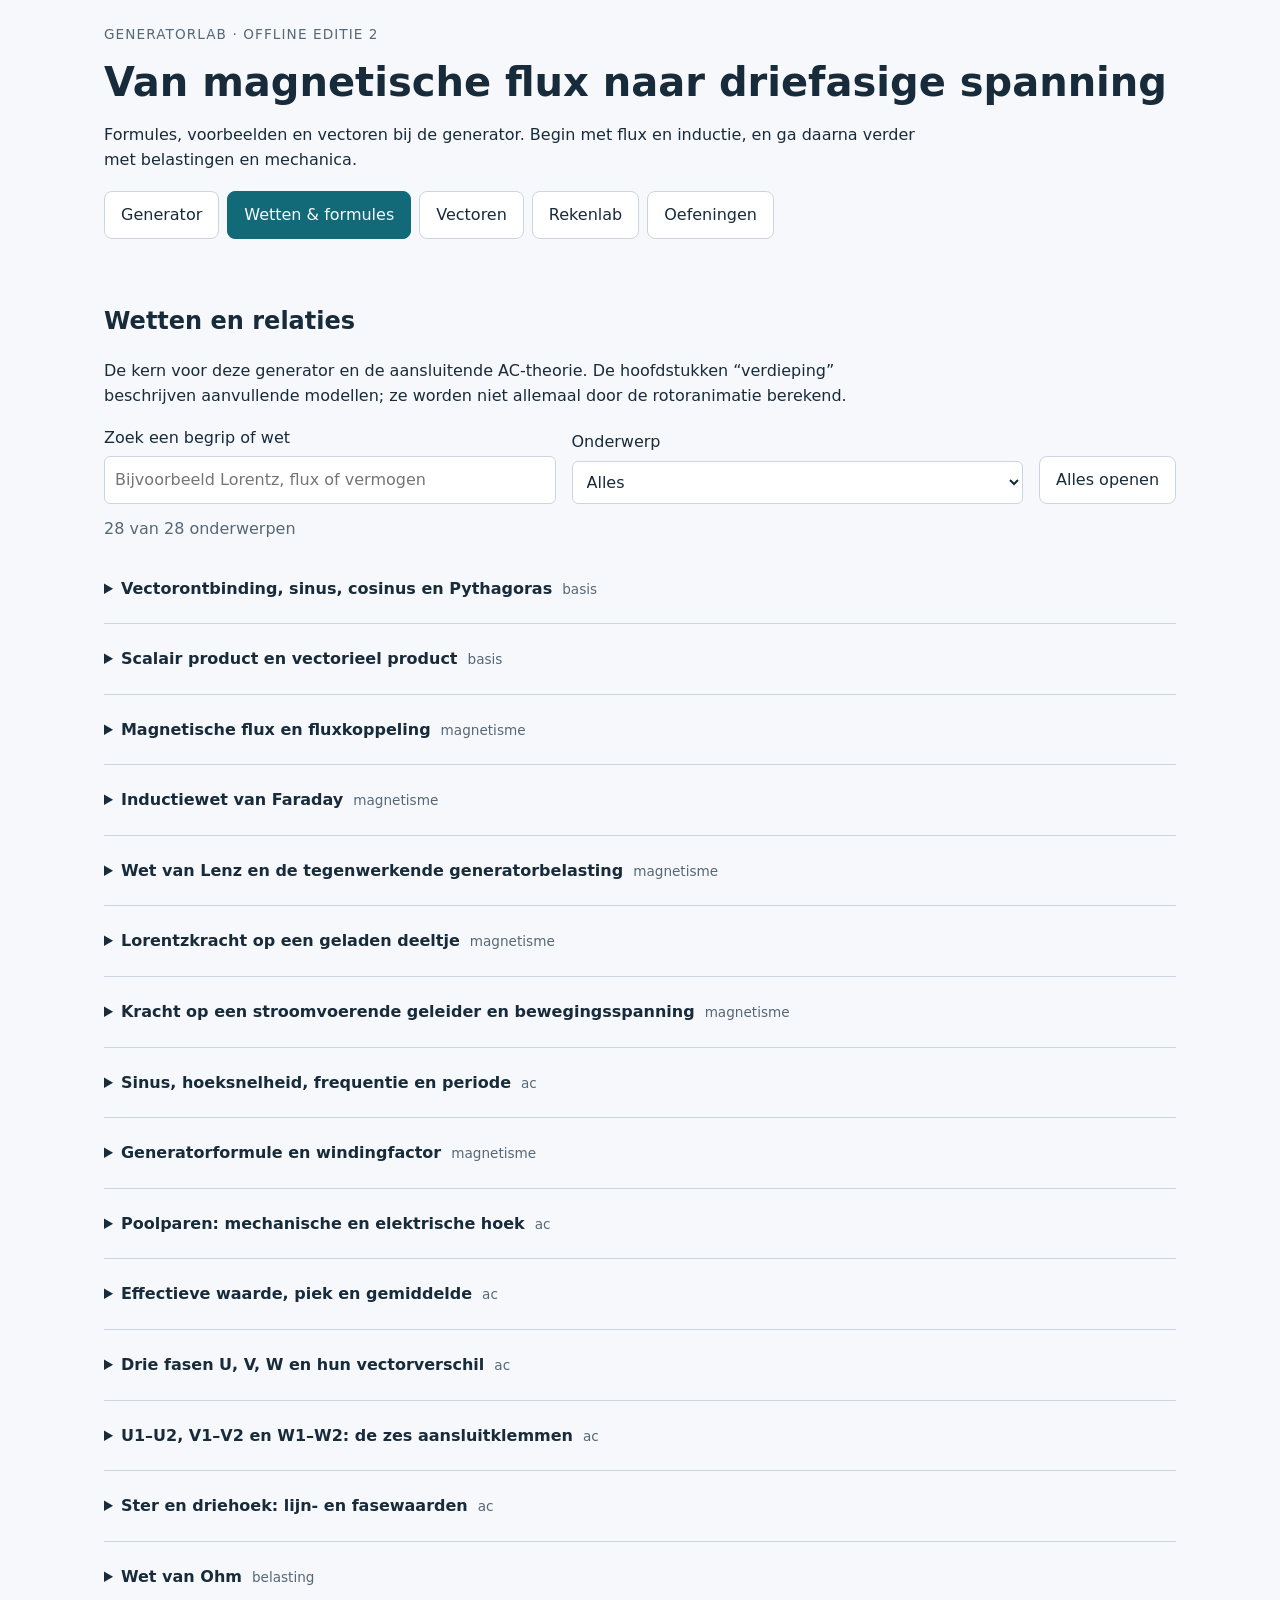
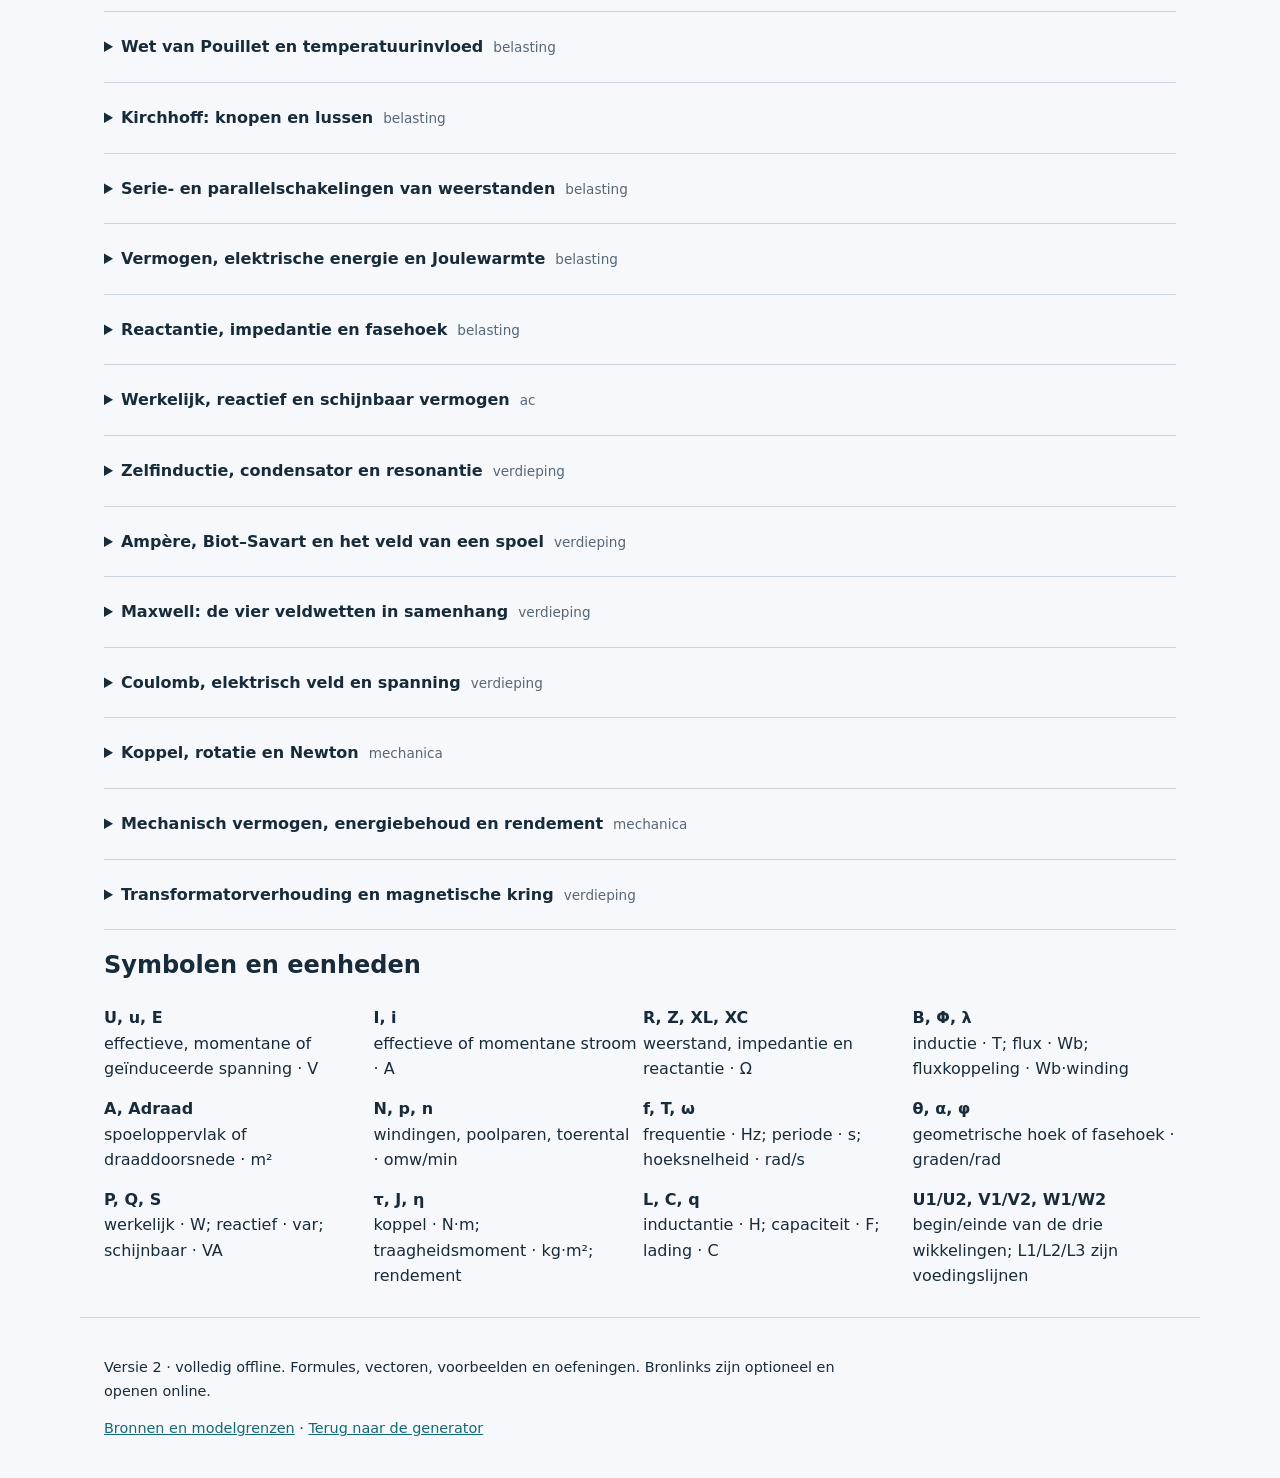
==== theorie.html @ 8f450f5a "Add files via upload" ====
<!doctype html>
<html lang="nl">
<head><meta charset="utf-8"><meta name="viewport" content="width=device-width,initial-scale=1"><title>GeneratorLab · wetten, vectoren en oefeningen</title><link rel="stylesheet" href="theorie.css"><script src="wetten.js" defer></script><script src="theorie.js" defer></script></head>
<body>
<header><div class="eyebrow">GeneratorLab · offline editie 2</div><h1>Van magnetische flux naar driefasige spanning</h1><p>Formules, voorbeelden en vectoren bij de generator. Begin met flux en inductie, en ga daarna verder met belastingen en mechanica.</p><nav aria-label="Hoofdnavigatie"><a href="index.html">Generator</a><a href="#wetten" data-page="wetten">Wetten &amp; formules</a><a href="#vectoren" data-page="vectoren">Vectoren</a><a href="#rekenen" data-page="rekenen">Rekenlab</a><a href="#oefeningen" data-page="oefeningen">Oefeningen</a></nav></header>
<main class="sections">
<section id="wetten"><h2>Wetten en relaties</h2><p>De kern voor deze generator en de aansluitende AC-theorie. De hoofdstukken “verdieping” beschrijven aanvullende modellen; ze worden niet allemaal door de rotoranimatie berekend.</p><div class="toolbar"><label>Zoek een begrip of wet<input id="search" type="search" placeholder="Bijvoorbeeld Lorentz, flux of vermogen"></label><label>Onderwerp<select id="category"><option value="all">Alles</option><option value="basis">Basis &amp; vectoren</option><option value="magnetisme">Magnetisme &amp; inductie</option><option value="ac">Wisselstroom &amp; driefasen</option><option value="belasting">Belastingen &amp; schakelingen</option><option value="mechanica">Mechanica &amp; energie</option><option value="verdieping">Verdieping</option></select></label><button id="expand" type="button">Alles openen</button></div><p id="search-status" class="search-status muted" aria-live="polite"></p><div id="law-list"></div><h2>Symbolen en eenheden</h2><div id="symbols" class="symbol-grid"></div></section>
<section id="vectoren" hidden><h2>Vectoren zichtbaar ontbinden</h2><p>De hoekkeuze bepaalt of je sinus of cosinus nodig hebt. Het scalair product beschrijft een projectie; het vectorieel product geeft een loodrechte richting.</p>
<div class="tool"><h3>1 · Flux: veldcomponent loodrecht op de spoel</h3><div class="controls"><label>Hoek θ tussen B en de normaal: <output id="flux-angle-out">60°</output><input id="flux-angle" type="range" min="0" max="180" value="60"></label><label>Magnetische inductie B (T)<input id="flux-b" type="number" min="0" max="10" step="0.1" value="0.5"></label><label>Spoeloppervlak A (m²)<input id="flux-area" type="number" min="0.0001" max="10" step="0.01" value="0.02"></label></div><div class="grid"><svg id="flux-svg" role="img" aria-label="B ontbonden in een component langs de spoelnormaal en een component in het spoelvlak"></svg><div><p>De normaal n staat loodrecht op het spoelvlak. Alleen de component langs n telt mee voor de flux.</p><div class="eq">B<sub>n</sub> = B cos θ · B<sub>t</sub> = B sin θ<br>Φ = B<sub>n</sub>A</div><p id="flux-readout" class="readout" aria-live="polite"></p><p class="note">Meet je de hoek β met het spoelvlak, dan geldt Φ = BA sin β. Dat is dezelfde projectie bij β = 90° − θ.</p></div></div></div>
<div class="tool"><h3>2 · Lorentz: snelheid evenwijdig en loodrecht op B</h3><div class="controls"><label>Hoek α tussen v en B: <output id="lor-angle-out">30°</output><input id="lor-angle" type="range" min="0" max="180" value="30"></label><label>Snelheid v (m/s)<input id="lor-v" type="number" min="0" max="10000000" value="1000000"></label><label>B (T)<input id="lor-b" type="number" min="0" max="10" step="0.1" value="0.2"></label><label>Lading<select id="lor-charge"><option value="1">+e · positieve elementaire lading</option><option value="-1">−e · elektron</option></select></label></div><div class="grid"><svg id="lor-svg" role="img" aria-label="Snelheidsvector ontbonden ten opzichte van het magnetische veld"></svg><div><div class="eq">v<sub>∥</sub> = v cos α<br>v<sub>⊥</sub> = v sin α<br>|F<sub>B</sub>| = |q| v<sub>⊥</sub>B</div><p id="lor-readout" class="readout" aria-live="polite"></p><p>⊙ betekent uit het scherm; ⊗ betekent in het scherm. De kracht staat loodrecht op zowel v als B. De elektronenrichting is tegengesteld aan die van een positieve lading.</p></div></div></div>
<div class="tool"><h3>3 · Fasoren in ster: waarom 230 V ongeveer 400 V wordt</h3><div class="controls"><label>Gezamenlijke hoek: <output id="phase-angle-out">0°</output><input id="phase-angle" type="range" min="0" max="360" value="0"></label><label>Effectieve fasespanning (V)<input id="phase-u" type="number" min="1" max="1000" value="230"></label><label>Vectorverschil<select id="phase-pair"><option value="0">L1–L2: ŪU − ŪV</option><option value="1">L2–L3: ŪV − ŪW</option><option value="2">L3–L1: ŪW − ŪU</option></select></label></div><div class="grid"><svg id="phase-svg" role="img" aria-label="Drie effectieve spanningsfasoren en hun vectorverschil"></svg><div><p>Dit lab neemt een symmetrische sterschakeling aan. Fasorlengten stellen effectieve wikkelingsspanning voor: U is U1–U2, V is V1–V2 en W is W1–W2. Een lijnspanning is het vectorverschil van twee fasespanningen, niet de som van hun lengten.</p><div class="eq">U<sub>L</sub> = √3 U<sub>f</sub><br>U<sub>x</sub> = U<sub>f</sub> cos θ<br>U<sub>y</sub> = U<sub>f</sub> sin θ</div><p id="phase-readout" class="readout" aria-live="polite"></p><p>De stippellijn verbindt twee fasoruiteinden; de dikke pijl vanuit de oorsprong is hetzelfde vectorverschil. Met onze sinusconventie is de momentane spanning √2 maal de y-projectie. De fasoren zijn hier met de hand draaibaar; hun lengten veranderen niet.</p></div></div></div></section>
<section id="rekenen" hidden><h2>Rekenlab</h2><p>De rekenlabs gebruiken de hieronder genoemde ideale modellen. Ze veranderen de instellingen van de generatoranimatie niet.</p>
<div class="tool"><h3>Generator uit flux en toerental</h3><p>Sinusvormige flux per winding, windingfactor 1. Φ<sub>max</sub> = BA en E<sub>eff</sub> = 2πfNΦ<sub>max</sub>/√2. Bij meer poolparen gebruik je de elektrische frequentie.</p><div class="controls"><label>B (T)<input id="gen-b" type="number" min="0" max="10" step="0.01" value="0.5"></label><label>A (m²)<input id="gen-a" type="number" min="0.0001" max="10" step="0.001" value="0.02"></label><label>Windingen N<input id="gen-n" type="number" min="1" max="100000" step="1" value="100"></label><label>Toerental n (omw/min)<input id="gen-rpm" type="number" min="0" max="100000" step="100" value="3000"></label><label>Poolparen p<input id="gen-p" type="number" min="1" max="20" step="1" value="1"></label></div><p id="gen-readout" class="readout" aria-live="polite"></p></div>
<div class="tool"><h3>RLC in serie · sinusvormige stationaire toestand</h3><div class="controls"><label>U effectief (V)<input id="rlc-u" type="number" min="0" max="10000" value="230"></label><label>f (Hz)<input id="rlc-f" type="number" min="0.1" max="100000" value="50"></label><label>R (Ω)<input id="rlc-r" type="number" min="0.001" max="1000000" value="100"></label><label>L (mH)<input id="rlc-l" type="number" min="0" max="1000000" value="200"></label><label>C (µF) · leeg = geen C<input id="rlc-c" type="number" min="0.001" max="10000000" placeholder="Geen condensator"></label></div><p id="rlc-readout" class="readout" aria-live="polite"></p><p class="muted">Een leeg C-veld laat de condensator uit de serieschakeling weg. C = 0 is geen geldige condensatorwaarde. P is werkelijk vermogen, Q reactief vermogen en S schijnbaar vermogen.</p></div>
<div class="tool"><h3>Symmetrische driefasige belasting</h3><div class="controls"><label>Lijnspanning U<sub>L</sub> (V)<input id="power-u" type="number" min="0" max="100000" value="400"></label><label>Lijnstroom I<sub>L</sub> (A)<input id="power-i" type="number" min="0" max="100000" value="10"></label><label>cos φ<input id="power-pf" type="number" min="0" max="1" step="0.01" value="0.8"></label><label>Type belasting<select id="power-kind"><option value="1">Inductief · stroom loopt achter</option><option value="-1">Capacitief · stroom loopt voor</option></select></label></div><p id="power-readout" class="readout" aria-live="polite"></p></div></section>
<section id="oefeningen" hidden><h2>Oefenen met controle</h2><p>Gebruik een punt of komma als decimaalteken. Geef je antwoord in de eenheid naast het invoerveld. De controle accepteert 1% afrondingsverschil.</p><div id="exercise-list"></div><h2>Bekijk in de generator</h2><ol><li>Pauzeer op 0°, 90°, 180° en 270°. Vergelijk de flux van wikkeling U met zijn spanning.</li><li>Controleer op 0° dat de drie momentane spanningen samen nul zijn.</li><li>Verander 50 Hz naar 25 Hz. De periode verdubbelt; bij deze tweepolige rotor halveert het toerental.</li><li>Houd in het rekenlab B, A en N gelijk en halveer het toerental. Vergelijk de spanning. Leg uit waarom de generatoranimatie de effectieve spanning afzonderlijk laat instellen.</li></ol></section>
</main><footer><p>Versie 2 · volledig offline. Formules, vectoren, voorbeelden en oefeningen. Bronlinks zijn optioneel en openen online.</p><p><a href="BRONNEN.md">Bronnen en modelgrenzen</a> · <a href="index.html">Terug naar de generator</a></p></footer>
</body></html>
---- theorie.css ----
:root{color-scheme:light dark;--bg:#f7f8fb;--ink:#172b3a;--muted:#566777;--panel:#fff;--line:#cbd5df;--accent:#126a78;--soft:#e8f3f5;--c1:#126a78;--c2:#b4560b;--c3:#7651b1;--c4:#c53260}
@media(prefers-color-scheme:dark){:root{--bg:#111b25;--ink:#e8edf4;--muted:#afbdcb;--panel:#1b2936;--line:#526272;--accent:#81d4de;--soft:#263e49;--c1:#81d4de;--c2:#ffb56e;--c3:#c1a4ff;--c4:#ff93b2}}
*{box-sizing:border-box}body{margin:0;background:var(--bg);color:var(--ink);font:16px/1.6 system-ui,-apple-system,sans-serif}main,header,footer{max-width:1120px;margin:auto;padding:24px}header{padding-bottom:6px}h1{font-size:clamp(1.8rem,4vw,2.5rem);line-height:1.2;margin:12px 0}h2{line-height:1.3}h3{margin:8px 0}p{max-width:80ch}a{color:var(--accent)}nav{display:flex;flex-wrap:wrap;gap:8px;margin:18px 0}nav a,button{display:inline-block;border:1px solid var(--line);background:var(--panel);color:var(--ink);border-radius:8px;padding:10px 16px;font:inherit;text-decoration:none;cursor:pointer}nav a[aria-current=page],button.primary{background:var(--accent);color:var(--bg);border-color:var(--accent)}a:focus-visible,button:focus-visible,input:focus-visible,select:focus-visible,summary:focus-visible{outline:3px solid var(--c2);outline-offset:3px}.eyebrow{color:var(--muted);font-size:.85rem;letter-spacing:.08em;text-transform:uppercase}.muted{color:var(--muted)}.toolbar,.controls{display:flex;gap:16px;flex-wrap:wrap;align-items:end}.controls label,.toolbar label{display:flex;flex-direction:column;gap:6px;flex:1 1 170px}input,select{font:inherit;border:1px solid var(--line);border-radius:6px;padding:10px;background:var(--panel);color:var(--ink);width:100%;min-width:0}input[type=range]{padding:4px;accent-color:var(--accent);min-height:44px}details{border-bottom:1px solid var(--line);padding:14px 0}summary{cursor:pointer;font-weight:600;padding:8px 0}summary .tag{font-weight:400;color:var(--muted);font-size:.85rem;margin-left:10px}.equations{display:flex;flex-wrap:wrap;gap:12px;margin:18px 0}.eq{padding:12px 16px;background:var(--soft);border-radius:8px;max-width:100%;overflow-x:auto}.eq math{font-size:1.25rem}.unit{font-variant-numeric:tabular-nums}.example,.note{border-left:3px solid var(--accent);padding:4px 16px;margin:18px 0}.note{border-color:var(--c2)}.example p,.note p{margin:8px 0}.tool{background:var(--panel);border:1px solid var(--line);border-radius:12px;padding:22px;margin:20px 0}.grid{display:grid;grid-template-columns:1fr 1fr;gap:20px}.tool svg{width:100%;display:block;min-height:280px;overflow:visible}.tool svg text{fill:var(--ink);font:14px system-ui,sans-serif}.readout{padding:12px 0;font-variant-numeric:tabular-nums;white-space:pre-line}.bad{color:var(--c4)}.good{color:var(--accent)}table{border-collapse:collapse;width:100%;margin:20px 0}th,td{text-align:left;border-bottom:1px solid var(--line);padding:10px;vertical-align:top}th{font-weight:600}.responsive{overflow-x:auto}.exercise{margin:20px 0;padding:20px;border:1px solid var(--line);border-radius:10px;background:var(--panel)}.exercise label{display:block;max-width:240px}.answer-row{display:flex;gap:12px;flex-wrap:wrap;align-items:end;margin:16px 0}.feedback{min-height:28px}.source{font-size:.9rem}.sections>section[hidden]{display:none}.search-status{margin:12px 0}footer{border-top:1px solid var(--line);font-size:.9rem}.symbol-grid{display:grid;grid-template-columns:repeat(auto-fit,minmax(250px,1fr));gap:6px}.symbol-grid p{margin:4px 0}button[disabled]{opacity:.55;cursor:default}@media(max-width:700px){.grid{grid-template-columns:1fr}main,header,footer{padding:16px}.tool{padding:14px}.tag{display:block;margin-left:0!important}}@media print{nav,.toolbar,.controls,.answer-row,button{display:none!important}.sections>section[hidden]{display:block!important}details{break-inside:avoid}.tool,.exercise{break-inside:avoid}body{--bg:white;--ink:black;--panel:white;--line:#999;--soft:#eee}main,header,footer{padding:0}.eq{overflow:visible}}
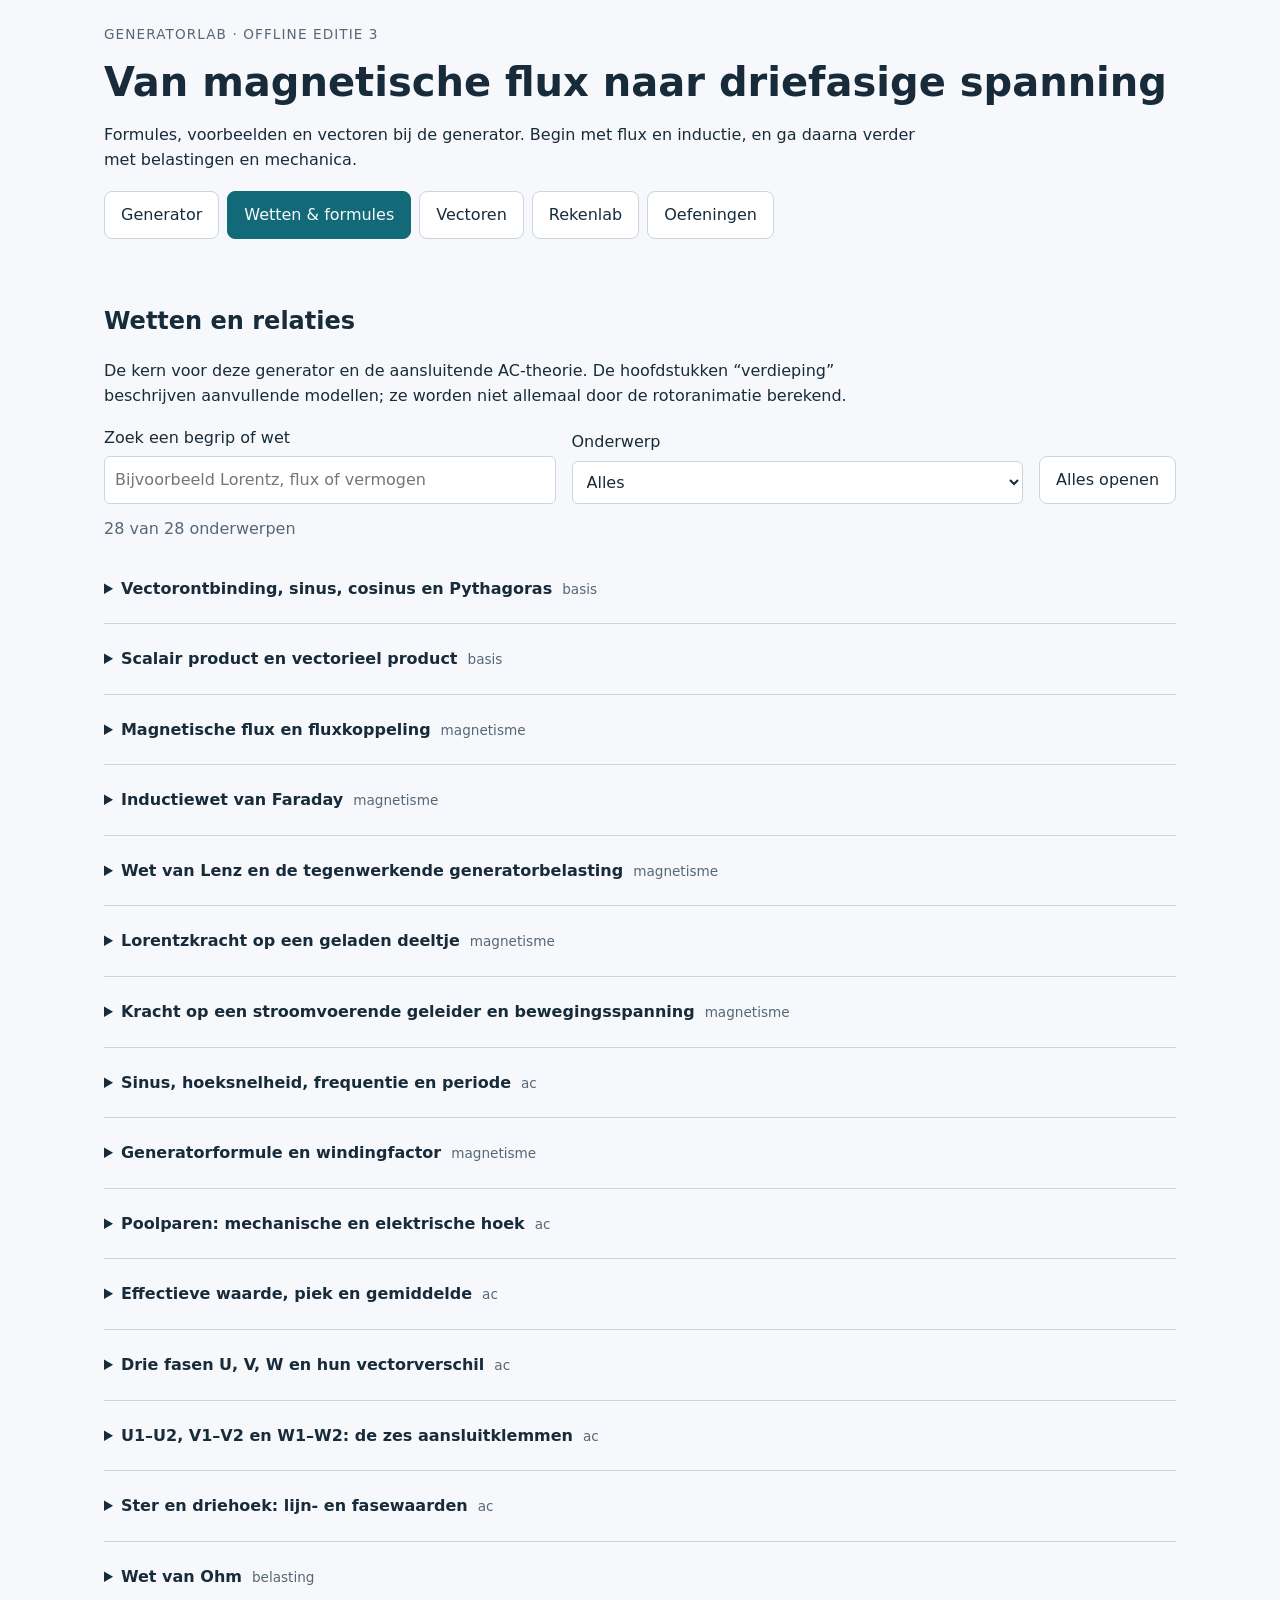
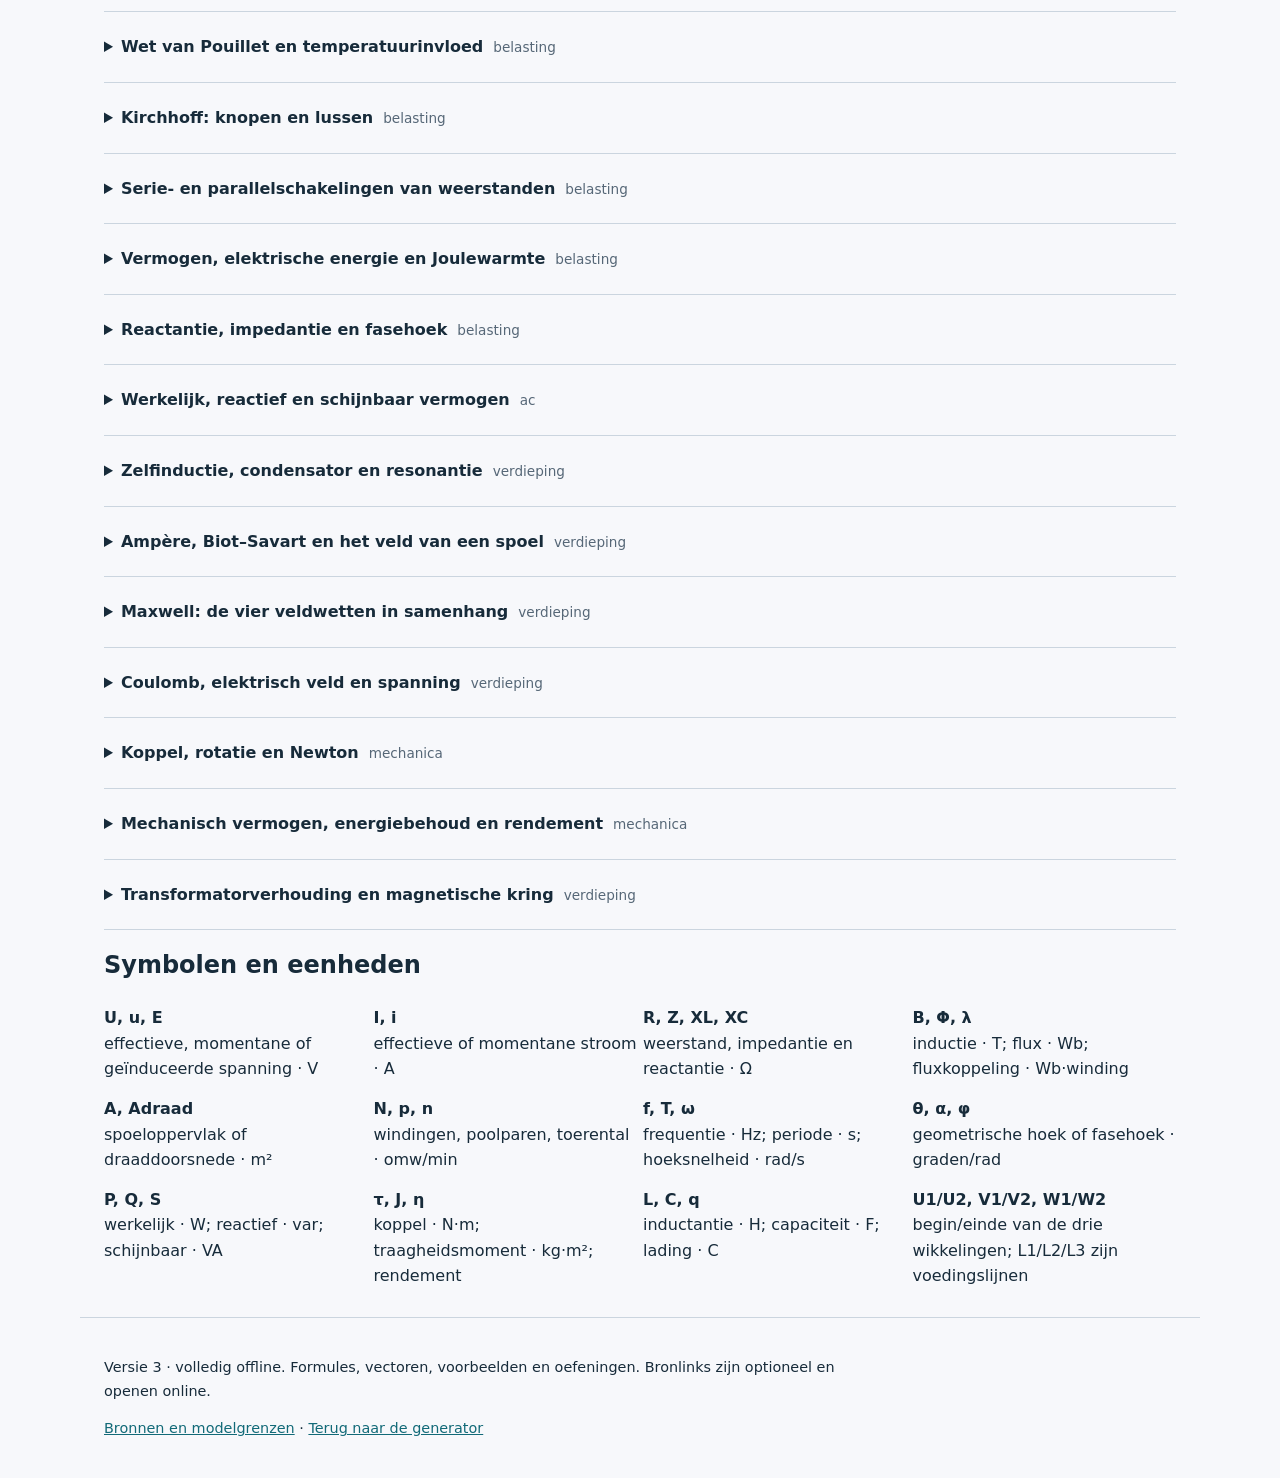
==== commit 968159a9: "Add files via upload" ====
--- a/theorie.html
+++ b/theorie.html
@@ -2,7 +2,7 @@
 <html lang="nl">
 <head><meta charset="utf-8"><meta name="viewport" content="width=device-width,initial-scale=1"><title>GeneratorLab · wetten, vectoren en oefeningen</title><link rel="stylesheet" href="theorie.css"><script src="wetten.js" defer></script><script src="theorie.js" defer></script></head>
 <body>
-<header><div class="eyebrow">GeneratorLab · offline editie 2</div><h1>Van magnetische flux naar driefasige spanning</h1><p>Formules, voorbeelden en vectoren bij de generator. Begin met flux en inductie, en ga daarna verder met belastingen en mechanica.</p><nav aria-label="Hoofdnavigatie"><a href="index.html">Generator</a><a href="#wetten" data-page="wetten">Wetten &amp; formules</a><a href="#vectoren" data-page="vectoren">Vectoren</a><a href="#rekenen" data-page="rekenen">Rekenlab</a><a href="#oefeningen" data-page="oefeningen">Oefeningen</a></nav></header>
+<header><div class="eyebrow">GeneratorLab · offline editie 3</div><h1>Van magnetische flux naar driefasige spanning</h1><p>Formules, voorbeelden en vectoren bij de generator. Begin met flux en inductie, en ga daarna verder met belastingen en mechanica.</p><nav aria-label="Hoofdnavigatie"><a href="index.html">Generator</a><a href="#wetten" data-page="wetten">Wetten &amp; formules</a><a href="#vectoren" data-page="vectoren">Vectoren</a><a href="#rekenen" data-page="rekenen">Rekenlab</a><a href="#oefeningen" data-page="oefeningen">Oefeningen</a></nav></header>
 <main class="sections">
 <section id="wetten"><h2>Wetten en relaties</h2><p>De kern voor deze generator en de aansluitende AC-theorie. De hoofdstukken “verdieping” beschrijven aanvullende modellen; ze worden niet allemaal door de rotoranimatie berekend.</p><div class="toolbar"><label>Zoek een begrip of wet<input id="search" type="search" placeholder="Bijvoorbeeld Lorentz, flux of vermogen"></label><label>Onderwerp<select id="category"><option value="all">Alles</option><option value="basis">Basis &amp; vectoren</option><option value="magnetisme">Magnetisme &amp; inductie</option><option value="ac">Wisselstroom &amp; driefasen</option><option value="belasting">Belastingen &amp; schakelingen</option><option value="mechanica">Mechanica &amp; energie</option><option value="verdieping">Verdieping</option></select></label><button id="expand" type="button">Alles openen</button></div><p id="search-status" class="search-status muted" aria-live="polite"></p><div id="law-list"></div><h2>Symbolen en eenheden</h2><div id="symbols" class="symbol-grid"></div></section>
 <section id="vectoren" hidden><h2>Vectoren zichtbaar ontbinden</h2><p>De hoekkeuze bepaalt of je sinus of cosinus nodig hebt. Het scalair product beschrijft een projectie; het vectorieel product geeft een loodrechte richting.</p>
@@ -14,5 +14,5 @@
 <div class="tool"><h3>RLC in serie · sinusvormige stationaire toestand</h3><div class="controls"><label>U effectief (V)<input id="rlc-u" type="number" min="0" max="10000" value="230"></label><label>f (Hz)<input id="rlc-f" type="number" min="0.1" max="100000" value="50"></label><label>R (Ω)<input id="rlc-r" type="number" min="0.001" max="1000000" value="100"></label><label>L (mH)<input id="rlc-l" type="number" min="0" max="1000000" value="200"></label><label>C (µF) · leeg = geen C<input id="rlc-c" type="number" min="0.001" max="10000000" placeholder="Geen condensator"></label></div><p id="rlc-readout" class="readout" aria-live="polite"></p><p class="muted">Een leeg C-veld laat de condensator uit de serieschakeling weg. C = 0 is geen geldige condensatorwaarde. P is werkelijk vermogen, Q reactief vermogen en S schijnbaar vermogen.</p></div>
 <div class="tool"><h3>Symmetrische driefasige belasting</h3><div class="controls"><label>Lijnspanning U<sub>L</sub> (V)<input id="power-u" type="number" min="0" max="100000" value="400"></label><label>Lijnstroom I<sub>L</sub> (A)<input id="power-i" type="number" min="0" max="100000" value="10"></label><label>cos φ<input id="power-pf" type="number" min="0" max="1" step="0.01" value="0.8"></label><label>Type belasting<select id="power-kind"><option value="1">Inductief · stroom loopt achter</option><option value="-1">Capacitief · stroom loopt voor</option></select></label></div><p id="power-readout" class="readout" aria-live="polite"></p></div></section>
 <section id="oefeningen" hidden><h2>Oefenen met controle</h2><p>Gebruik een punt of komma als decimaalteken. Geef je antwoord in de eenheid naast het invoerveld. De controle accepteert 1% afrondingsverschil.</p><div id="exercise-list"></div><h2>Bekijk in de generator</h2><ol><li>Pauzeer op 0°, 90°, 180° en 270°. Vergelijk de flux van wikkeling U met zijn spanning.</li><li>Controleer op 0° dat de drie momentane spanningen samen nul zijn.</li><li>Verander 50 Hz naar 25 Hz. De periode verdubbelt; bij deze tweepolige rotor halveert het toerental.</li><li>Houd in het rekenlab B, A en N gelijk en halveer het toerental. Vergelijk de spanning. Leg uit waarom de generatoranimatie de effectieve spanning afzonderlijk laat instellen.</li></ol></section>
-</main><footer><p>Versie 2 · volledig offline. Formules, vectoren, voorbeelden en oefeningen. Bronlinks zijn optioneel en openen online.</p><p><a href="BRONNEN.md">Bronnen en modelgrenzen</a> · <a href="index.html">Terug naar de generator</a></p></footer>
+</main><footer><p>Versie 3 · volledig offline. Formules, vectoren, voorbeelden en oefeningen. Bronlinks zijn optioneel en openen online.</p><p><a href="BRONNEN.md">Bronnen en modelgrenzen</a> · <a href="index.html">Terug naar de generator</a></p></footer>
 </body></html>
